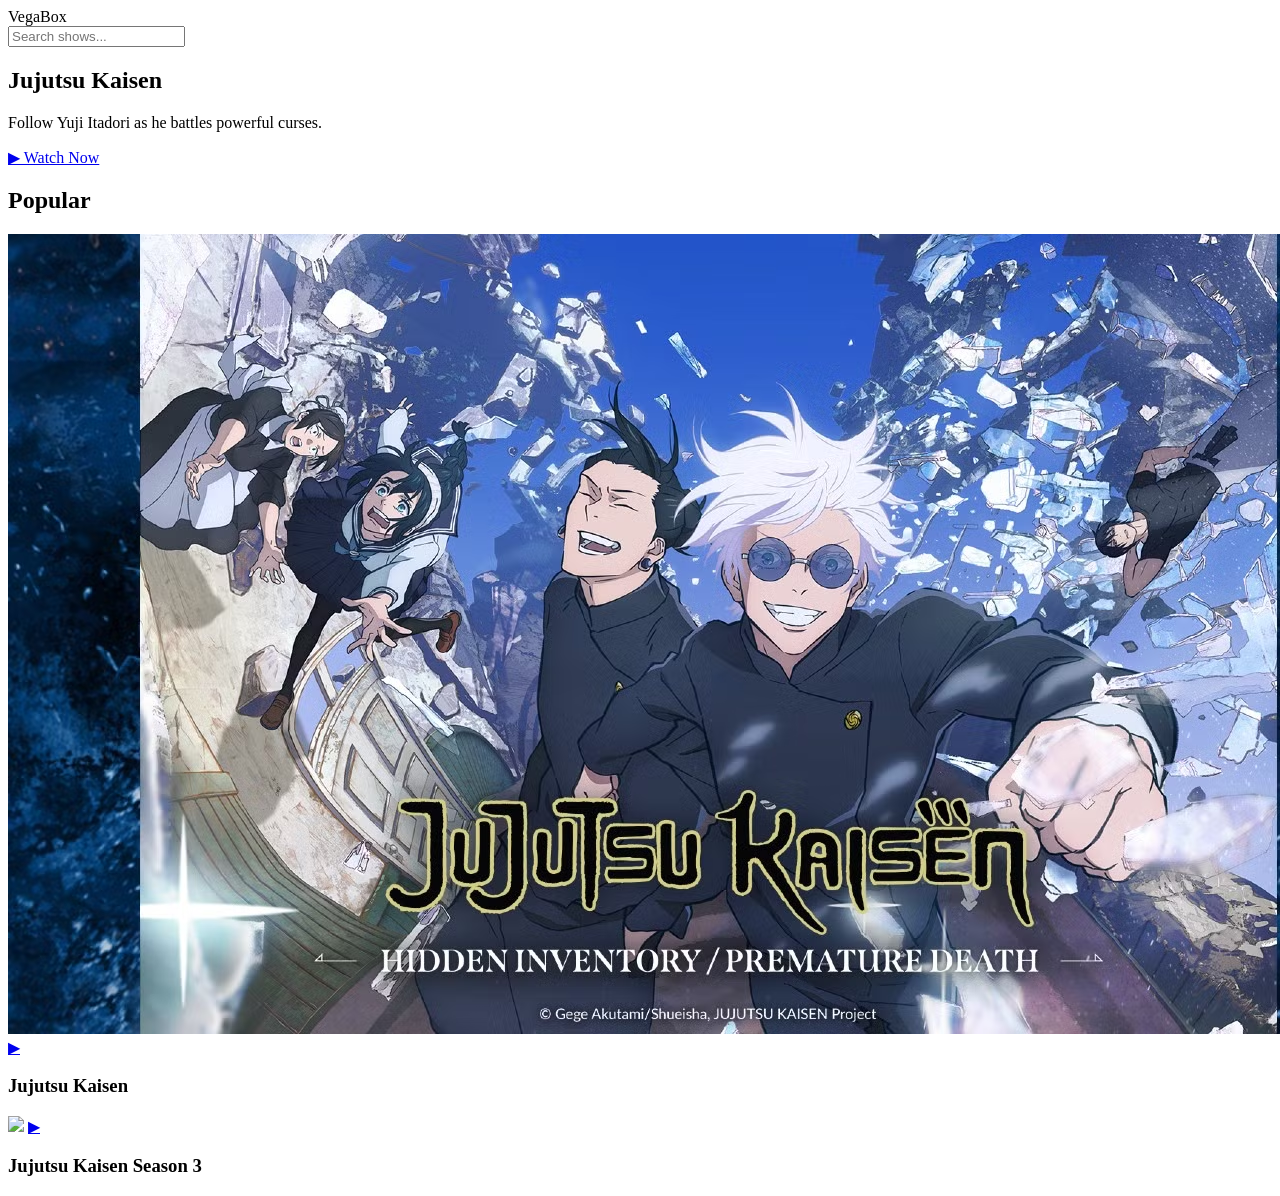
==== index.html @ e8230fa0 "Add files via upload" ====
<!DOCTYPE html>
<html lang="en">
<head>
<meta charset="UTF-8">
<meta name="viewport" content="width=device-width, initial-scale=1.0">
<title>VegaBox</title>
<link rel="stylesheet" href="style.css">
</head>

<body>

<header class="topbar">

<div class="logo">VegaBox</div>

<input type="text" id="searchBar" placeholder="Search shows...">

</header>


<!-- HERO BANNER -->

<section class="hero">

<div class="hero-content">
<h1>Jujutsu Kaisen</h1>
<p>Follow Yuji Itadori as he battles powerful curses.</p>

<a class="hero-btn" href="player.html?video=videos/show1.mp4">
▶ Watch Now
</a>

</div>

</section>


<main class="container">

<h2 class="section-title">Popular</h2>

<section class="shows-grid" id="showsGrid">

<div class="show-card">

<div class="thumbnail">

<img src="thumbnails/Jujutsu_Kaisen_Season_2_Thumbnail.jpeg">

<a class="play-overlay" href="player.html?video=videos/show1.mp4">
▶
</a>

</div>

<h3>Jujutsu Kaisen</h3>

</div>


<div class="show-card">

<div class="thumbnail">

<img src="thumb1.jpg">

<a class="play-overlay" href="player.html?video=videos/show2.mp4">
▶
</a>

</div>

<h3>Jujutsu Kaisen Season 3</h3>

</div>

</section>

</main>


<script src="search.js"></script>

</body>
</html>
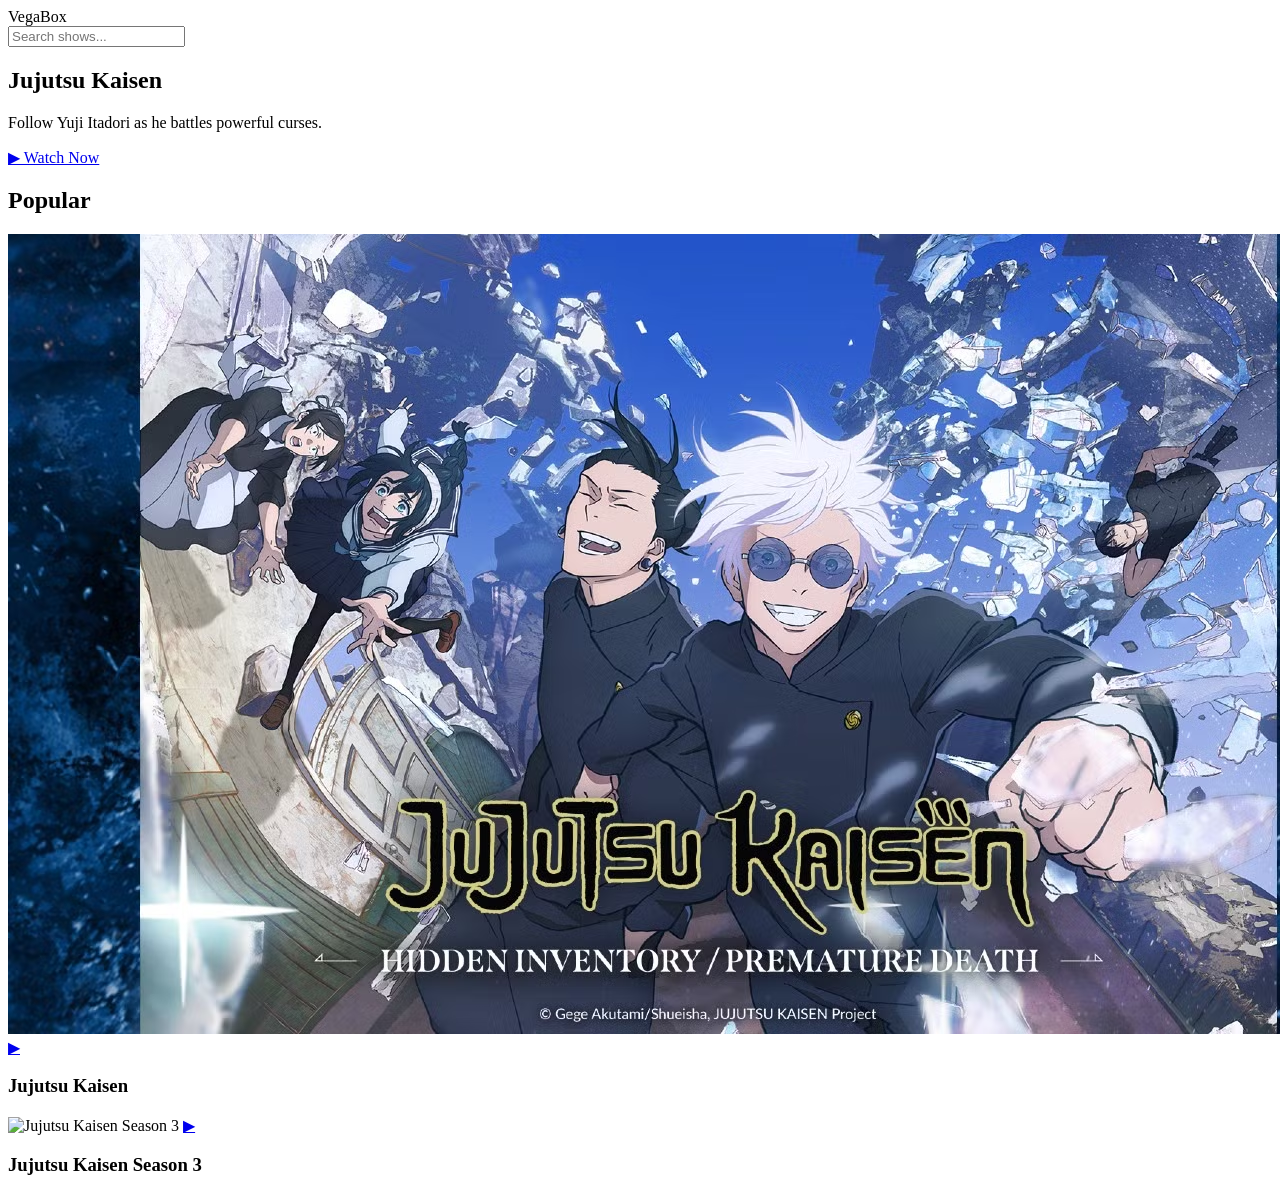
==== commit 66de0d8d: "Add files via upload" ====
--- a/index.html
+++ b/index.html
@@ -6,80 +6,49 @@
 <title>VegaBox</title>
 <link rel="stylesheet" href="style.css">
 </head>
-
 <body>
 
+<!-- TOP BAR -->
 <header class="topbar">
-
-<div class="logo">VegaBox</div>
-
-<input type="text" id="searchBar" placeholder="Search shows...">
-
+  <div class="logo">VegaBox</div>
+  <input type="text" id="searchBar" placeholder="Search shows...">
 </header>
 
-
 <!-- HERO BANNER -->
-
 <section class="hero">
-
-<div class="hero-content">
-<h1>Jujutsu Kaisen</h1>
-<p>Follow Yuji Itadori as he battles powerful curses.</p>
-
-<a class="hero-btn" href="player.html?video=videos/show1.mp4">
-▶ Watch Now
-</a>
-
-</div>
-
+  <div class="hero-content">
+    <h1>Jujutsu Kaisen</h1>
+    <p>Follow Yuji Itadori as he battles powerful curses.</p>
+    <a class="hero-btn" href="player.html?video=videos/show1.mp4">▶ Watch Now</a>
+  </div>
 </section>
 
+<!-- MAIN CONTENT -->
+<main class="container">
+  <h2 class="section-title">Popular</h2>
+  <section class="shows-grid" id="showsGrid">
 
-<main class="container">
+    <!-- Show 1 -->
+    <div class="show-card">
+      <div class="thumbnail">
+        <img src="thumbnails/Jujutsu_Kaisen_Season_2_Thumbnail.jpeg" alt="Jujutsu Kaisen">
+        <a class="play-overlay" href="player.html?video=videos/show1.mp4">▶</a>
+      </div>
+      <h3>Jujutsu Kaisen</h3>
+    </div>
 
-<h2 class="section-title">Popular</h2>
+    <!-- Show 2 -->
+    <div class="show-card">
+      <div class="thumbnail">
+        <img src="thumbnails/thumb1.jpg" alt="Jujutsu Kaisen Season 3">
+        <a class="play-overlay" href="player.html?video=videos/show2.mp4">▶</a>
+      </div>
+      <h3>Jujutsu Kaisen Season 3</h3>
+    </div>
 
-<section class="shows-grid" id="showsGrid">
-
-<div class="show-card">
-
-<div class="thumbnail">
-
-<img src="thumbnails/Jujutsu_Kaisen_Season_2_Thumbnail.jpeg">
-
-<a class="play-overlay" href="player.html?video=videos/show1.mp4">
-▶
-</a>
-
-</div>
-
-<h3>Jujutsu Kaisen</h3>
-
-</div>
-
-
-<div class="show-card">
-
-<div class="thumbnail">
-
-<img src="thumb1.jpg">
-
-<a class="play-overlay" href="player.html?video=videos/show2.mp4">
-▶
-</a>
-
-</div>
-
-<h3>Jujutsu Kaisen Season 3</h3>
-
-</div>
-
-</section>
-
+  </section>
 </main>
 
-
 <script src="search.js"></script>
-
 </body>
 </html>
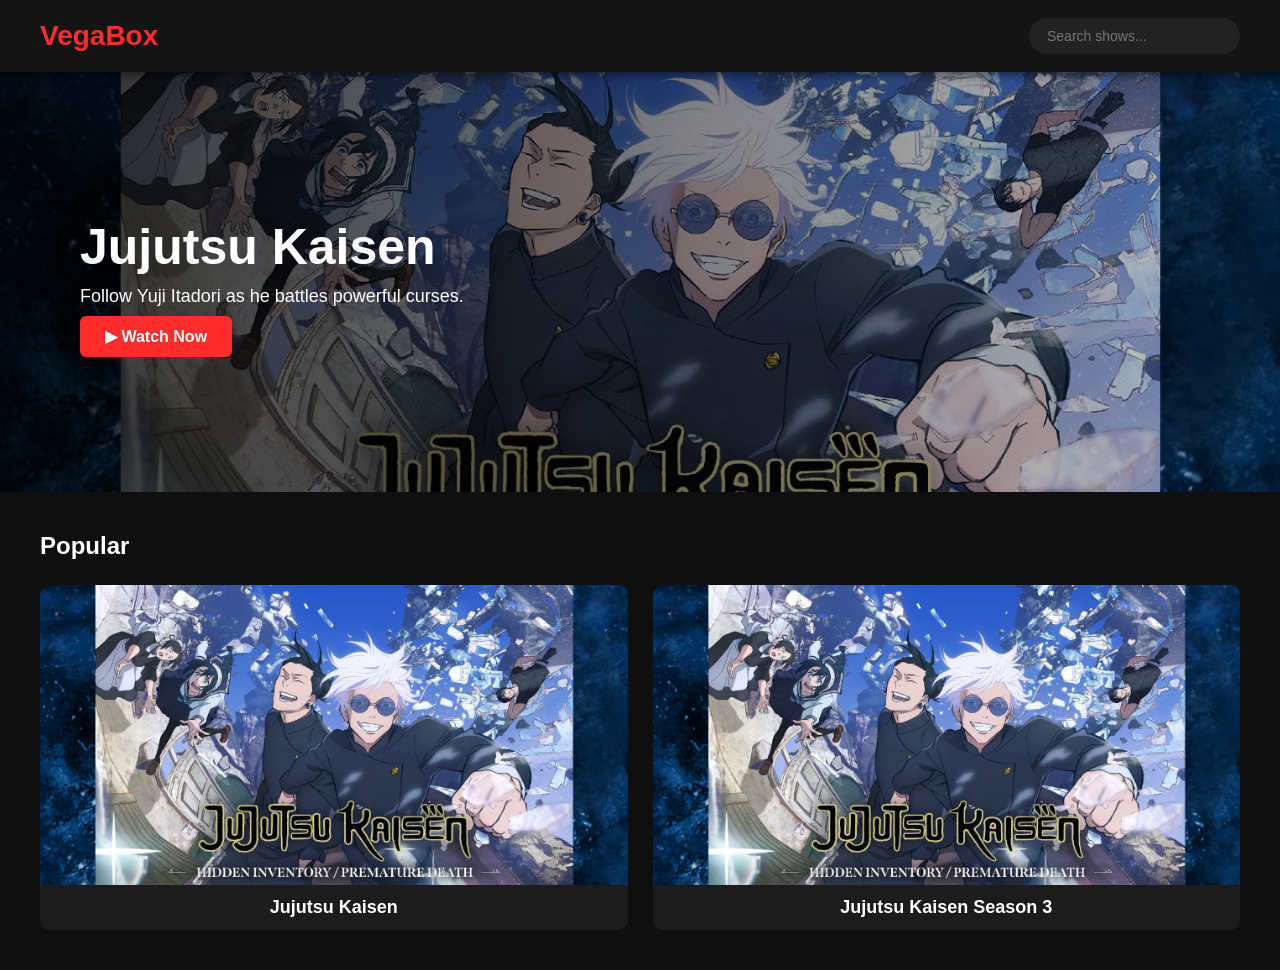
==== commit b78b86be: "Add files via upload" ====
--- a/index.html
+++ b/index.html
@@ -4,7 +4,7 @@
 <meta charset="UTF-8">
 <meta name="viewport" content="width=device-width, initial-scale=1.0">
 <title>VegaBox</title>
-<link rel="stylesheet" href="style.css">
+<link rel="stylesheet" href="style.CSS">
 </head>
 <body>
 
--- a/style.CSS
+++ b/style.CSS
@@ -0,0 +1,360 @@
+/* ===== GLOBAL RESET ===== */
+
+*{
+box-sizing:border-box;
+margin:0;
+padding:0;
+}
+
+body{
+font-family:Arial, Helvetica, sans-serif;
+background:#0f0f0f;
+color:white;
+}
+
+
+/* ===== TOP BAR ===== */
+
+.topbar{
+background:#141414;
+padding:18px 40px;
+display:flex;
+align-items:center;
+gap:20px;
+position:sticky;
+top:0;
+z-index:100;
+box-shadow:0 2px 10px rgba(0,0,0,0.6);
+}
+
+.logo{
+font-size:28px;
+font-weight:bold;
+color:#ff2c2c;
+}
+
+
+/* ===== SEARCH BAR ===== */
+
+#searchBar{
+
+margin-left:auto;
+
+padding:10px 18px;
+
+border-radius:20px;
+
+border:none;
+
+background:#222;
+
+color:white;
+
+font-size:14px;
+
+}
+
+
+/* ===== HERO BANNER ===== */
+
+.hero{
+
+height:420px;
+
+background:
+linear-gradient(to right, rgba(0,0,0,.8), rgba(0,0,0,.2)),
+url("thumbnails/Jujutsu_Kaisen_Season_2_Thumbnail.jpeg");
+
+background-size:cover;
+background-position:center;
+
+display:flex;
+align-items:center;
+
+padding-left:80px;
+
+}
+
+.hero-content h1{
+font-size:50px;
+margin-bottom:10px;
+}
+
+.hero-content p{
+margin-bottom:20px;
+font-size:18px;
+max-width:500px;
+}
+
+.hero-btn{
+
+background:#ff2c2c;
+
+padding:12px 25px;
+
+border-radius:6px;
+
+color:white;
+
+text-decoration:none;
+
+font-weight:bold;
+
+transition:.2s;
+
+}
+
+.hero-btn:hover{
+background:#ff5555;
+}
+
+
+/* ===== PAGE CONTAINER ===== */
+
+.container{
+
+max-width:1400px;
+
+margin:auto;
+
+padding:40px;
+
+}
+
+
+/* ===== SECTION TITLE ===== */
+
+.section-title{
+
+font-size:24px;
+
+margin-bottom:25px;
+
+}
+
+
+/* ===== SHOW GRID ===== */
+
+.shows-grid{
+
+display:grid;
+
+grid-template-columns:repeat(auto-fit,minmax(220px,1fr));
+
+gap:25px;
+
+}
+
+
+/* ===== SHOW CARD ===== */
+
+.show-card{
+
+background:#1c1c1c;
+
+border-radius:10px;
+
+overflow:hidden;
+
+transition:transform .25s ease, box-shadow .25s ease;
+
+cursor:pointer;
+
+}
+
+.show-card:hover{
+
+transform:translateY(-6px);
+
+box-shadow:0 10px 30px rgba(0,0,0,0.8);
+
+}
+
+
+/* ===== THUMBNAIL ===== */
+
+.thumbnail{
+
+position:relative;
+
+width:100%;
+
+height:300px;
+
+overflow:hidden;
+
+}
+
+.thumbnail img{
+
+width:100%;
+
+height:100%;
+
+object-fit:cover;
+
+display:block;
+
+transition:0.3s;
+
+}
+
+.thumbnail:hover img{
+
+transform:scale(1.08);
+
+}
+
+
+/* ===== PLAY BUTTON OVERLAY ===== */
+
+.play-overlay{
+
+position:absolute;
+
+top:50%;
+
+left:50%;
+
+transform:translate(-50%,-50%);
+
+font-size:36px;
+
+width:80px;
+
+height:80px;
+
+border-radius:50%;
+
+background:rgba(0,0,0,0.65);
+
+display:flex;
+
+align-items:center;
+
+justify-content:center;
+
+color:white;
+
+text-decoration:none;
+
+opacity:0;
+
+transition:0.25s;
+
+}
+
+.thumbnail:hover .play-overlay{
+
+opacity:1;
+
+}
+
+
+/* ===== CARD TITLE ===== */
+
+.show-card h3{
+
+padding:12px;
+
+text-align:center;
+
+font-size:18px;
+
+}
+
+
+/* ===== VIDEO PLAYER PAGE ===== */
+
+.player-page{
+
+display:flex;
+
+justify-content:center;
+
+align-items:center;
+
+}
+
+video{
+
+width:100%;
+
+max-width:1000px;
+
+border-radius:10px;
+
+background:black;
+
+margin-top:20px;
+
+}
+
+
+/* ===== MOBILE OPTIMIZATION ===== */
+
+@media (max-width:900px){
+
+.hero{
+
+height:320px;
+
+padding-left:40px;
+
+}
+
+.hero-content h1{
+
+font-size:36px;
+
+}
+
+}
+
+@media (max-width:600px){
+
+.container{
+
+padding:20px;
+
+}
+
+.logo{
+
+font-size:22px;
+
+}
+
+#searchBar{
+
+width:140px;
+
+}
+
+.hero{
+
+height:260px;
+
+padding-left:20px;
+
+}
+
+.hero-content h1{
+
+font-size:26px;
+
+}
+
+.hero-content p{
+
+font-size:14px;
+
+}
+
+.thumbnail{
+
+height:220px;
+
+}
+
+}
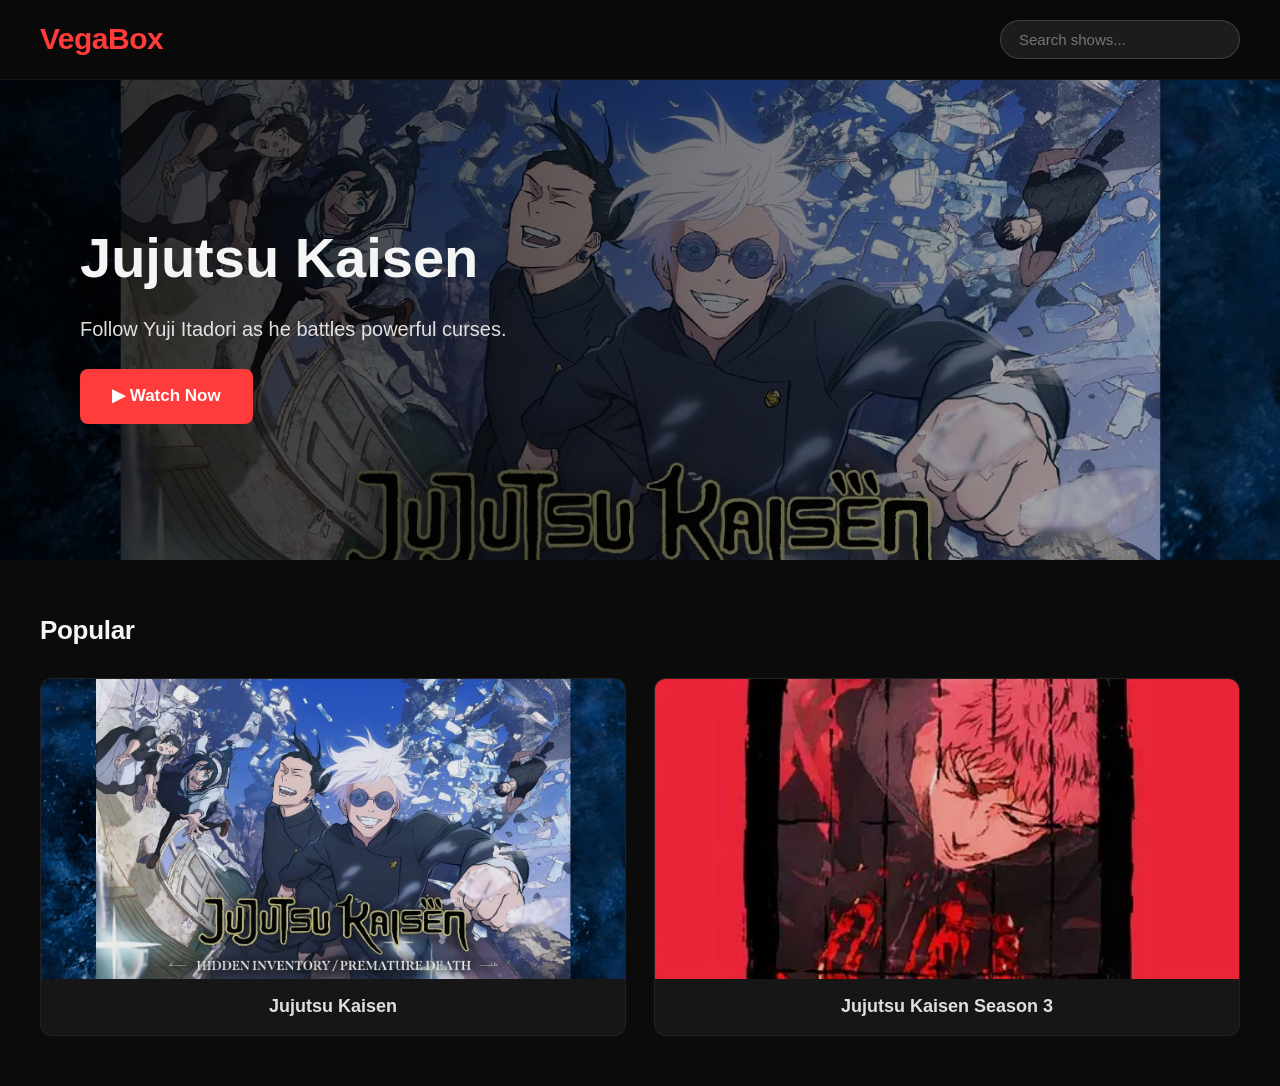
==== commit 33b781af: "Add files via upload" ====
--- a/index.html
+++ b/index.html
@@ -1,21 +1,22 @@
 <!DOCTYPE html>
 <html lang="en">
 <head>
-<meta charset="UTF-8">
-<meta name="viewport" content="width=device-width, initial-scale=1.0">
-<title>VegaBox</title>
-<link rel="stylesheet" href="style.CSS">
+  <meta charset="UTF-8">
+  <meta name="viewport" content="width=device-width, initial-scale=1.0">
+  <title>VegaBox</title>
+  <link rel="stylesheet" href="style.css">
 </head>
+
 <body>
 
 <!-- TOP BAR -->
-<header class="topbar">
+<header class="topbar" role="banner">
   <div class="logo">VegaBox</div>
-  <input type="text" id="searchBar" placeholder="Search shows...">
+  <input type="text" id="searchBar" placeholder="Search shows..." aria-label="Search shows">
 </header>
 
-<!-- HERO BANNER -->
-<section class="hero">
+<!-- HERO -->
+<section class="hero" role="region" aria-label="Featured show">
   <div class="hero-content">
     <h1>Jujutsu Kaisen</h1>
     <p>Follow Yuji Itadori as he battles powerful curses.</p>
@@ -24,27 +25,27 @@
 </section>
 
 <!-- MAIN CONTENT -->
-<main class="container">
+<main class="container" role="main">
   <h2 class="section-title">Popular</h2>
-  <section class="shows-grid" id="showsGrid">
 
-    <!-- Show 1 -->
-    <div class="show-card">
+  <section class="shows-grid" id="showsGrid" aria-label="Popular shows">
+
+    <!-- Show Card -->
+    <article class="show-card">
       <div class="thumbnail">
-        <img src="thumbnails/Jujutsu_Kaisen_Season_2_Thumbnail.jpeg" alt="Jujutsu Kaisen">
+        <img src="thumbnails/thumb1.jpg" alt="Jujutsu Kaisen" loading="lazy">
         <a class="play-overlay" href="player.html?video=videos/show1.mp4">▶</a>
       </div>
       <h3>Jujutsu Kaisen</h3>
-    </div>
+    </article>
 
-    <!-- Show 2 -->
-    <div class="show-card">
+    <article class="show-card">
       <div class="thumbnail">
-        <img src="thumbnails/thumb1.jpg" alt="Jujutsu Kaisen Season 3">
+        <img src="thumbnails/thumb2.jpg" alt="Jujutsu Kaisen Season 3" loading="lazy">
         <a class="play-overlay" href="player.html?video=videos/show2.mp4">▶</a>
       </div>
       <h3>Jujutsu Kaisen Season 3</h3>
-    </div>
+    </article>
 
   </section>
 </main>
--- a/style.css
+++ b/style.css
@@ -0,0 +1,326 @@
+/* =========================================
+   GLOBAL RESET & BASE STYLES
+========================================= */
+* {
+  box-sizing: border-box;
+  margin: 0;
+  padding: 0;
+}
+
+body {
+  font-family: "Inter", Arial, Helvetica, sans-serif;
+  background: #0b0b0b;
+  color: #f5f5f5;
+  line-height: 1.55;
+  -webkit-font-smoothing: antialiased;
+}
+
+/* Smooth transitions globally */
+img, a, button, input {
+  transition: 0.25s ease;
+}
+
+/* =========================================
+   TOP BAR
+========================================= */
+.topbar {
+  background: rgba(10, 10, 10, 0.85);
+  backdrop-filter: blur(10px);
+  padding: 16px 40px;
+  display: flex;
+  align-items: center;
+  gap: 20px;
+  position: sticky;
+  top: 0;
+  z-index: 100;
+  border-bottom: 1px solid rgba(255,255,255,0.05);
+}
+
+.logo {
+  font-size: 30px;
+  font-weight: 700;
+  letter-spacing: -0.5px;
+  color: #ff3b3b;
+}
+
+/* =========================================
+   SEARCH BAR
+========================================= */
+#searchBar {
+  margin-left: auto;
+  padding: 10px 18px;
+  border-radius: 25px;
+  border: 1px solid rgba(255,255,255,0.15);
+  background: rgba(255,255,255,0.08);
+  color: white;
+  font-size: 15px;
+  width: 240px;
+}
+
+#searchBar:focus {
+  outline: none;
+  border-color: #ff3b3b;
+  background: rgba(255,255,255,0.12);
+}
+
+/* =========================================
+   HERO BANNER
+========================================= */
+.hero {
+  height: 480px;
+  background:
+    linear-gradient(to right, rgba(0,0,0,.85), rgba(0,0,0,.25)),
+    url("thumbnails/Jujutsu_Kaisen_Season_2_Thumbnail.jpeg");
+  background-size: cover;
+  background-position: center;
+  display: flex;
+  align-items: center;
+  padding-left: 80px;
+}
+
+.hero-content h1 {
+  font-size: 56px;
+  font-weight: 800;
+  margin-bottom: 12px;
+}
+
+.hero-content p {
+  margin-bottom: 24px;
+  font-size: 20px;
+  max-width: 520px;
+  opacity: 0.9;
+}
+
+.hero-btn {
+  background: #ff3b3b;
+  padding: 14px 32px;
+  border-radius: 8px;
+  color: white;
+  text-decoration: none;
+  font-weight: 600;
+  font-size: 17px;
+  display: inline-block;
+}
+
+.hero-btn:hover {
+  background: #ff5555;
+  transform: translateY(-2px);
+}
+
+/* =========================================
+   PAGE CONTAINER
+========================================= */
+.container {
+  max-width: 1500px;
+  margin: auto;
+  padding: 50px 40px;
+}
+
+/* =========================================
+   SECTION TITLE
+========================================= */
+.section-title {
+  font-size: 26px;
+  font-weight: 700;
+  margin-bottom: 28px;
+  letter-spacing: -0.3px;
+}
+
+/* =========================================
+   SHOW GRID
+========================================= */
+.shows-grid {
+  display: grid;
+  grid-template-columns: repeat(auto-fit, minmax(230px, 1fr));
+  gap: 28px;
+}
+
+/* =========================================
+   SHOW CARD
+========================================= */
+.show-card {
+  background: #161616;
+  border-radius: 12px;
+  overflow: hidden;
+  cursor: pointer;
+  border: 1px solid rgba(255,255,255,0.05);
+  transition: transform .25s ease, box-shadow .25s ease;
+}
+
+.show-card:hover {
+  transform: translateY(-6px);
+  box-shadow: 0 12px 35px rgba(0,0,0,0.85);
+}
+
+/* =========================================
+   THUMBNAIL
+========================================= */
+.thumbnail {
+  position: relative;
+  width: 100%;
+  height: 300px;
+  overflow: hidden;
+}
+
+.thumbnail img {
+  width: 100%;
+  height: 100%;
+  object-fit: cover;
+  filter: brightness(0.92);
+}
+
+.thumbnail:hover img {
+  transform: scale(1.08);
+  filter: brightness(1);
+}
+
+/* =========================================
+   PLAY BUTTON OVERLAY
+========================================= */
+.play-overlay {
+  position: absolute;
+  top: 50%;
+  left: 50%;
+  transform: translate(-50%, -50%);
+  font-size: 38px;
+  width: 80px;
+  height: 80px;
+  border-radius: 50%;
+  background: rgba(0,0,0,0.65);
+  display: flex;
+  align-items: center;
+  justify-content: center;
+  color: white;
+  text-decoration: none;
+  opacity: 0;
+}
+
+.thumbnail:hover .play-overlay {
+  opacity: 1;
+}
+
+/* =========================================
+   CARD TITLE
+========================================= */
+.show-card h3 {
+  padding: 14px;
+  text-align: center;
+  font-size: 18px;
+  font-weight: 600;
+  opacity: 0.9;
+}
+
+/* =========================================
+   VIDEO PLAYER PAGE
+========================================= */
+.player-page {
+  display: flex;
+  justify-content: center;
+  align-items: center;
+}
+
+video {
+  width: 100%;
+  max-width: 1100px;
+  border-radius: 12px;
+  background: black;
+  margin-top: 30px;
+}
+
+/* =========================================
+   RESPONSIVE BREAKPOINTS
+========================================= */
+@media (max-width: 900px) {
+  .hero {
+    height: 360px;
+    padding-left: 40px;
+  }
+  .hero-content h1 {
+    font-size: 40px;
+  }
+}
+
+@media (max-width: 600px) {
+  .container {
+    padding: 25px;
+  }
+  .logo {
+    font-size: 24px;
+  }
+  #searchBar {
+    width: 150px;
+  }
+  .hero {
+    height: 260px;
+    padding-left: 20px;
+  }
+  .hero-content h1 {
+    font-size: 28px;
+  }
+  .hero-content p {
+    font-size: 15px;
+  }
+  .thumbnail {
+    height: 220px;
+  }
+}
+/* ===== PLAYER LAYOUT ===== */
+.player-layout {
+  display: flex;
+  gap: 30px;
+  padding: 40px;
+  max-width: 1500px;
+  margin: auto;
+}
+
+/* ===== EPISODE SIDEBAR ===== */
+.episode-sidebar {
+  width: 260px;
+  background: #161616;
+  padding: 20px;
+  border-radius: 12px;
+  border: 1px solid rgba(255,255,255,0.05);
+  height: fit-content;
+}
+
+.episode-sidebar h3 {
+  margin-bottom: 15px;
+  font-size: 20px;
+  font-weight: 700;
+}
+
+.episode-sidebar a {
+  display: block;
+  padding: 10px 0;
+  color: #ff3b3b;
+  text-decoration: none;
+  font-size: 15px;
+  opacity: 0.85;
+}
+
+.episode-sidebar a:hover {
+  opacity: 1;
+  text-decoration: underline;
+}
+
+/* ===== VIDEO AREA ===== */
+.player-area {
+  flex: 1;
+}
+
+.player-area h2 {
+  font-size: 26px;
+  margin-bottom: 5px;
+}
+
+.player-area p {
+  margin-bottom: 15px;
+  opacity: 0.8;
+}
+
+.player-area video {
+  width: 100%;
+  max-width: 100%;
+  border-radius: 12px;
+  background: black;
+}
